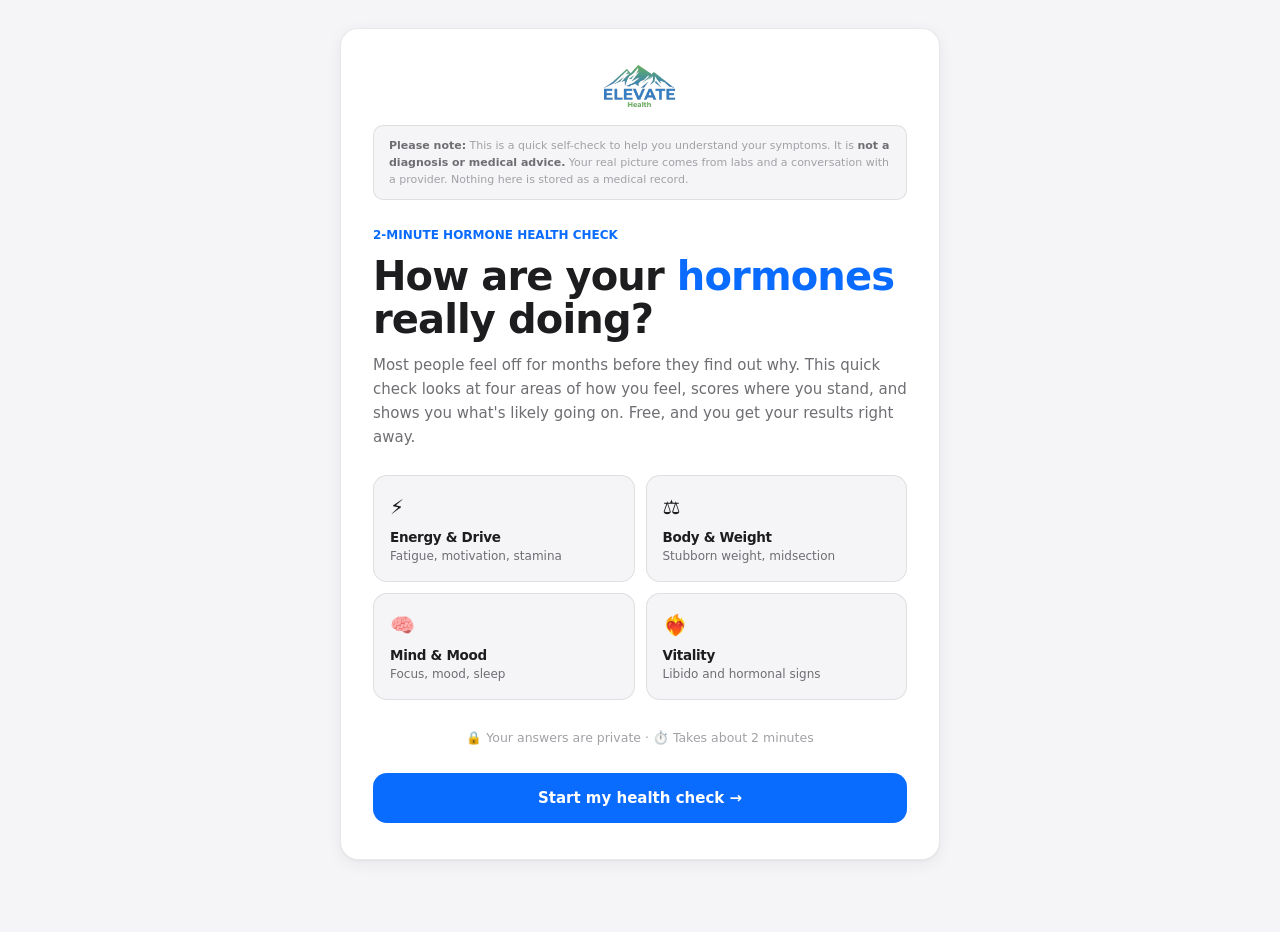
==== elevate_hormone_health_check.html @ 3815616d "Add files via upload" ====
<!DOCTYPE html>
<html lang="en">
<head>
<meta charset="UTF-8">
<meta name="viewport" content="width=device-width, initial-scale=1.0">
<title>Hormone Health Check | Elevate Health & Hormones</title>
<style>
:root{
  --bg:#FFFFFF;--bg-2:#F5F5F7;--bg-3:#ECECEF;
  --ink:#1D1D1F;--ink-soft:#6E6E73;--ink-mute:#A1A1A6;
  --blue:#0A6CFF;--blue-2:#0858D6;--blue-3:#4E97FF;--blue-tint:#E8F0FF;
  --mint:#1FB87E;--mint-2:#138A5E;--mint-tint:#E2F5EC;
  --amber:#E8920A;--amber-tint:#FBF0DD;--red:#E5484D;--red-tint:#FBE9E9;
  --rule:rgba(0,0,0,0.09);--rule-soft:rgba(0,0,0,0.05);
  --shadow:0 1px 2px rgba(0,0,0,0.04),0 4px 16px rgba(0,0,0,0.06);
  --shadow-sm:0 1px 2px rgba(0,0,0,0.05);
  --r-sm:10px;--r-md:14px;--r-lg:18px;--r-pill:980px;
  --display:-apple-system,BlinkMacSystemFont,"SF Pro Display","Inter",ui-sans-serif,system-ui,sans-serif;
  --sans:-apple-system,BlinkMacSystemFont,"SF Pro Text","Inter",ui-sans-serif,system-ui,sans-serif;
  --mono:ui-monospace,"SF Mono","JetBrains Mono",monospace;
}
*,*::before,*::after{margin:0;padding:0;box-sizing:border-box}
html{font-size:16px;-webkit-font-smoothing:antialiased;text-rendering:optimizeLegibility}
body{font-family:var(--sans);background:var(--bg-2);color:var(--ink);line-height:1.55;min-height:100vh}
h1,h2,h3,h4{font-family:var(--display);font-weight:600;letter-spacing:-0.022em;line-height:1.08}
a{color:inherit;text-decoration:none}
button{font-family:inherit;cursor:pointer}

.wrap{max-width:640px;margin:0 auto;padding:28px 20px 72px}
.card-shell{background:var(--bg);border:1px solid var(--rule);border-radius:var(--r-lg);box-shadow:var(--shadow);padding:36px 32px}
@media(max-width:560px){.card-shell{padding:26px 20px}.wrap{padding:18px 14px 56px}}

/* logo */
.brandbar{display:flex;align-items:center;justify-content:center;margin-bottom:18px}
.brandbar img{height:42px;width:auto}

/* disclaimer */
.disclaimer{background:var(--bg-2);border:1px solid var(--rule);border-radius:var(--r-sm);padding:11px 15px;margin-bottom:26px}
.disclaimer p{font-size:11px;color:var(--ink-mute);line-height:1.55}
.disclaimer strong{color:var(--ink-soft)}

/* screens */
.screen{display:none;animation:fade .4s ease}
.screen.active{display:block}
@keyframes fade{from{opacity:0;transform:translateY(10px)}to{opacity:1;transform:translateY(0)}}

.eyebrow{font-size:12px;font-weight:600;color:var(--blue);margin-bottom:10px}
h1{font-size:clamp(28px,5vw,40px);margin-bottom:12px}
h2{font-size:clamp(22px,3.4vw,30px);margin-bottom:8px}
.sub{font-size:15px;color:var(--ink-soft);line-height:1.6;margin-bottom:26px}

/* progress */
.prog-wrap{margin-bottom:26px}
.prog-top{display:flex;justify-content:space-between;align-items:center;margin-bottom:8px}
.prog-label{font-size:13px;font-weight:600;color:var(--ink)}
.prog-count{font-size:12px;color:var(--ink-mute);font-family:var(--mono)}
.prog-bar{height:5px;background:var(--bg-3);border-radius:3px;overflow:hidden}
.prog-fill{height:100%;background:var(--blue);border-radius:3px;transition:width .4s cubic-bezier(.2,.7,0,1)}

/* domain tag on question */
.qtag{display:inline-flex;align-items:center;gap:7px;font-size:11px;font-weight:600;color:var(--ink-soft);background:var(--bg-2);border:1px solid var(--rule);padding:5px 11px;border-radius:var(--r-pill);margin-bottom:14px}
.qtag .ic{font-size:13px}
.qtext{font-size:19px;font-weight:600;font-family:var(--display);letter-spacing:-0.018em;line-height:1.3;margin-bottom:20px;color:var(--ink)}

/* options */
.option{background:var(--bg);border:1.5px solid var(--rule);border-radius:var(--r-md);padding:15px 17px;cursor:pointer;transition:all .16s;display:flex;align-items:center;gap:13px;margin-bottom:9px}
.option:hover{border-color:var(--blue-3);background:var(--blue-tint)}
.option.selected{border-color:var(--blue);background:var(--blue-tint)}
.option .dot{width:20px;height:20px;min-width:20px;border-radius:50%;border:2px solid var(--ink-mute);transition:all .16s;display:flex;align-items:center;justify-content:center}
.option.selected .dot{border-color:var(--blue);background:var(--blue)}
.option .dot::after{content:'';width:8px;height:8px;border-radius:50%;background:#fff;opacity:0;transition:opacity .16s}
.option.selected .dot::after{opacity:1}
.option span{font-size:14.5px;color:var(--ink-soft);transition:color .16s}
.option.selected span{color:var(--ink);font-weight:500}

/* fork (sex) big cards */
.fork-grid{display:grid;grid-template-columns:1fr 1fr;gap:12px;margin-bottom:8px}
.fork-card{background:var(--bg);border:1.5px solid var(--rule);border-radius:var(--r-md);padding:26px 18px;text-align:center;cursor:pointer;transition:all .16s}
.fork-card:hover{border-color:var(--blue-3);background:var(--blue-tint);transform:translateY(-2px)}
.fork-card .fic{font-size:34px;margin-bottom:10px}
.fork-card .fname{font-size:16px;font-weight:600;font-family:var(--display);color:var(--ink)}
@media(max-width:440px){.fork-grid{grid-template-columns:1fr}}

/* nav */
.nav-row{display:flex;gap:11px;margin-top:26px}
.btn-back{background:var(--bg);border:1px solid var(--rule);border-radius:var(--r-md);padding:13px 24px;color:var(--ink-soft);font-size:14px;font-weight:500;transition:all .16s}
.btn-back:hover{border-color:var(--ink-mute);color:var(--ink)}
.btn-next{background:var(--blue);border:none;border-radius:var(--r-md);padding:13px 34px;color:#fff;font-size:14px;font-weight:600;transition:all .16s;flex:1}
.btn-next:hover{background:var(--blue-2)}
.btn-next:disabled{background:var(--bg-3);color:var(--ink-mute);cursor:not-allowed}
.btn-cta{background:var(--blue);border:none;border-radius:var(--r-md);padding:16px 36px;color:#fff;font-size:15px;font-weight:600;transition:all .16s;display:inline-flex;align-items:center;justify-content:center;gap:8px;width:100%}
.btn-cta:hover{background:var(--blue-2);transform:translateY(-1px)}

/* intro feature rows */
.feat-grid{display:grid;grid-template-columns:1fr 1fr;gap:11px;margin-bottom:28px}
.feat{background:var(--bg-2);border:1px solid var(--rule);border-radius:var(--r-md);padding:16px 16px}
.feat .ic{font-size:20px;margin-bottom:7px}
.feat h3{font-size:13.5px;font-weight:600;font-family:var(--display);color:var(--ink);margin-bottom:3px}
.feat p{font-size:12px;color:var(--ink-soft);line-height:1.45}
.feat.full{grid-column:1/-1}
@media(max-width:480px){.feat-grid{grid-template-columns:1fr}}
.meta-line{font-size:12.5px;color:var(--ink-mute);display:flex;align-items:center;gap:7px;margin-bottom:26px;justify-content:center}

/* email gate */
.gate{text-align:center}
.blur-score{font-family:var(--mono);font-size:64px;font-weight:700;color:var(--blue);filter:blur(11px);margin:14px 0 6px;user-select:none}
.gate .sub{max-width:430px;margin-left:auto;margin-right:auto}
.input-group{display:flex;flex-direction:column;gap:10px;max-width:380px;margin:22px auto 14px}
.input-group input{background:var(--bg);border:1.5px solid var(--rule);border-radius:var(--r-md);padding:14px 16px;color:var(--ink);font-family:var(--sans);font-size:15px;outline:none;transition:border-color .16s;width:100%}
.input-group input:focus{border-color:var(--blue)}
.input-group input::placeholder{color:var(--ink-mute)}
.gate-fine{font-size:11px;color:var(--ink-mute);margin-top:6px;line-height:1.5}

/* results */
.ring-wrap{display:flex;justify-content:center;margin:8px 0 4px}
.ring{position:relative;width:188px;height:188px}
.ring svg{transform:rotate(-90deg)}
.ring .bg-ring{fill:none;stroke:var(--bg-3);stroke-width:11}
.ring .fg-ring{fill:none;stroke:var(--blue);stroke-width:11;stroke-linecap:round;transition:stroke-dashoffset 1.4s cubic-bezier(.2,.7,0,1)}
.ring-center{position:absolute;inset:0;display:flex;flex-direction:column;align-items:center;justify-content:center}
.ring-num{font-family:var(--mono);font-size:48px;font-weight:700;color:var(--ink)}
.ring-of{font-size:12px;color:var(--ink-mute);font-family:var(--mono);margin-top:-2px}

.tier-badge{display:inline-flex;align-items:center;gap:8px;padding:8px 18px;border-radius:var(--r-pill);font-size:13px;font-weight:700;letter-spacing:.3px;margin:14px 0 6px}
.tier-strong{background:var(--mint-tint);color:var(--mint-2)}
.tier-slipping{background:var(--blue-tint);color:var(--blue-2)}
.tier-low{background:var(--amber-tint);color:var(--amber)}
.tier-empty{background:var(--red-tint);color:var(--red)}

.headline-card{background:var(--bg-2);border:1px solid var(--rule);border-radius:var(--r-md);padding:20px 22px;margin:22px 0;text-align:left}
.headline-card .hl-label{font-size:11px;font-weight:600;color:var(--blue);margin-bottom:7px}
.headline-card h3{font-size:18px;font-weight:600;font-family:var(--display);color:var(--ink);margin-bottom:8px;line-height:1.25}
.headline-card p{font-size:13.5px;color:var(--ink-soft);line-height:1.6}

/* domain bars */
.bars-sec{margin:26px 0}
.bars-title{font-size:13px;font-weight:600;color:var(--ink);margin-bottom:16px;display:flex;align-items:center;gap:8px}
.bar-row{margin-bottom:15px}
.bar-top{display:flex;align-items:center;justify-content:space-between;margin-bottom:6px}
.bar-name{font-size:13px;font-weight:500;color:var(--ink);display:flex;align-items:center;gap:7px}
.bar-name .ic{font-size:14px}
.bar-pct{font-family:var(--mono);font-size:13px;font-weight:700}
.focus-tag{font-size:9px;font-weight:700;color:var(--amber);background:var(--amber-tint);padding:3px 8px;border-radius:var(--r-pill);letter-spacing:.4px;margin-left:8px}
.bar-track{height:8px;background:var(--bg-3);border-radius:4px;overflow:hidden}
.bar-fill{height:100%;border-radius:4px;transition:width 1s cubic-bezier(.2,.7,0,1) .25s}

/* CTA box */
.cta-box{background:var(--blue);border-radius:var(--r-lg);padding:26px 26px;margin:28px 0 8px;text-align:center}
.cta-box h3{font-size:19px;font-weight:600;color:#fff;margin-bottom:8px;font-family:var(--display)}
.cta-box p{font-size:13.5px;color:rgba(255,255,255,.9);line-height:1.6;margin-bottom:18px}
.cta-box .btn-cta{background:#fff;color:var(--blue)}
.cta-box .btn-cta:hover{background:#f0f5ff}
.cta-fine{font-size:11.5px;color:rgba(255,255,255,.78);margin-top:13px}

.divider{border:none;border-top:1px solid var(--rule);margin:30px 0}
.final-disc{background:var(--bg-2);border:1px solid var(--rule);border-radius:var(--r-sm);padding:15px 18px;margin-top:30px}
.final-disc p{font-size:10.5px;color:var(--ink-mute);line-height:1.7}
.final-disc strong{color:var(--ink-soft)}
.confirm-mail{font-size:12.5px;color:var(--mint-2);background:var(--mint-tint);border-radius:var(--r-sm);padding:11px 15px;margin-top:18px;text-align:center;font-weight:500}
</style>
</head>
<body>
<div class="wrap">
<div class="card-shell">

  <div class="brandbar"><img src="[data-uri]" alt="Elevate Health & Hormones"></div>
  <div class="disclaimer"><p><strong>Please note:</strong> This is a quick self-check to help you understand your symptoms. It is <strong>not a diagnosis or medical advice.</strong> Your real picture comes from labs and a conversation with a provider. Nothing here is stored as a medical record.</p></div>

  <!-- SCREEN: INTRO -->
  <div class="screen active" id="s-intro">
    <div class="eyebrow">2-MINUTE HORMONE HEALTH CHECK</div>
    <h1>How are your <span style="color:var(--blue)">hormones</span> really doing?</h1>
    <p class="sub">Most people feel off for months before they find out why. This quick check looks at four areas of how you feel, scores where you stand, and shows you what's likely going on. Free, and you get your results right away.</p>
    <div class="feat-grid">
      <div class="feat"><div class="ic">⚡</div><h3>Energy &amp; Drive</h3><p>Fatigue, motivation, stamina</p></div>
      <div class="feat"><div class="ic">⚖️</div><h3>Body &amp; Weight</h3><p>Stubborn weight, midsection</p></div>
      <div class="feat"><div class="ic">🧠</div><h3>Mind &amp; Mood</h3><p>Focus, mood, sleep</p></div>
      <div class="feat"><div class="ic">❤️‍🔥</div><h3>Vitality</h3><p>Libido and hormonal signs</p></div>
    </div>
    <div class="meta-line">🔒 Your answers are private · ⏱️ Takes about 2 minutes</div>
    <button class="btn-cta" onclick="startQuiz()">Start my health check →</button>
  </div>

  <!-- SCREEN: QUESTIONS -->
  <div class="screen" id="s-quiz">
    <div class="prog-wrap">
      <div class="prog-top"><span class="prog-label" id="q-domain">—</span><span class="prog-count" id="q-count">1 / 9</span></div>
      <div class="prog-bar"><div class="prog-fill" id="q-fill" style="width:0%"></div></div>
    </div>
    <div id="q-body"></div>
    <div class="nav-row">
      <button class="btn-back" id="q-back" onclick="prevQ()">Back</button>
      <button class="btn-next" id="q-next" onclick="nextQ()" disabled>Continue</button>
    </div>
  </div>

  <!-- SCREEN: EMAIL GATE -->
  <div class="screen" id="s-gate">
    <div class="gate">
      <h2>Your results are ready</h2>
      <div class="blur-score" id="blur-score">72</div>
      <p class="sub">Enter your name and email to see your full score, your four-area breakdown, and what's likely driving how you feel. We'll send you a copy too.</p>
      <div class="input-group">
        <input type="text" id="g-name" placeholder="First name" autocomplete="given-name">
        <input type="email" id="g-email" placeholder="Email address" autocomplete="email">
      </div>
      <button class="btn-cta" onclick="submitGate()">Show my results →</button>
      <p class="gate-fine">🔒 We'll never share your info. No spam — just your results and how we can help.</p>
    </div>
  </div>

  <!-- SCREEN: RESULTS -->
  <div class="screen" id="s-results">
    <div style="text-align:center">
      <div class="eyebrow" id="r-greet">YOUR HORMONE HEALTH CHECK</div>
      <div class="ring-wrap"><div class="ring">
        <svg width="188" height="188" viewBox="0 0 188 188">
          <circle class="bg-ring" cx="94" cy="94" r="82"></circle>
          <circle class="fg-ring" id="r-ring" cx="94" cy="94" r="82"></circle>
        </svg>
        <div class="ring-center"><div class="ring-num" id="r-num">0</div><div class="ring-of">out of 100</div></div>
      </div></div>
      <div class="tier-badge" id="r-tier">—</div>
    </div>

    <div class="headline-card">
      <div class="hl-label" id="r-hl-label">WHAT YOUR ANSWERS POINT TO</div>
      <h3 id="r-hl-title">—</h3>
      <p id="r-hl-body">—</p>
    </div>

    <div class="bars-sec">
      <div class="bars-title">📊 Your four-area breakdown</div>
      <div id="r-bars"></div>
    </div>

    <div class="cta-box">
      <h3 id="r-cta-title">Find out what's really going on</h3>
      <p id="r-cta-body">Your free call is the next step. A few minutes with our team — we'll look at your check together, point out what's likely driving how you feel, and walk you through how we'd help. Starts with labs, no pressure.</p>
      <button class="btn-cta" onclick="bookCall()">Book my free call →</button>
      <p class="cta-fine">5–15 minutes · No cost · No commitment</p>
    </div>

    <div class="confirm-mail" id="r-mail-confirm" style="display:none">✓ A copy of your results is on its way to your inbox.</div>

    <div class="final-disc"><p><strong>Disclaimer:</strong> This self-check is for educational purposes only and is not medical advice, diagnosis, or treatment. Results are based only on your answers and do not reflect your actual hormone levels, which require lab testing. No information here should be used to start, stop, or change any treatment. Always consult a qualified healthcare provider. Elevate Health &amp; Hormones does not store this self-check as part of your medical record.</p></div>
  </div>

</div>
</div>

<script>
/* ============================================================
   ELEVATE HORMONE HEALTH CHECK — assessment engine
   Architecture cloned from TOH OH-Score; reskinned + rescoped.
   Output: light, non-diagnostic. CTA = book the free call.
   NO PHI stored. NO clinical recommendations. NO compounds.
   ============================================================ */

/* ---- DOMAINS (the 4 public buckets) ---- */
const DOMAINS = {
  energy: {name:'Energy & Drive', ic:'⚡', color:'#0A6CFF'},
  body:   {name:'Body & Weight',  ic:'⚖️', color:'#0858D6'},
  mind:   {name:'Mind & Mood',    ic:'🧠', color:'#4E97FF'},
  vital:  {name:'Vitality',       ic:'❤️‍🔥', color:'#1FB87E'}
};
const DOMAIN_ORDER = ['energy','body','mind','vital'];

/* ---- QUESTIONS ----
   Each scored 0..3 where 3 = best/optimized, 0 = most depleted.
   Q1 = sex fork (not scored). Q2 = goal (not scored, sets goal tag).
   Then 2 questions per domain, sex-branched wording where it matters.
   'common' questions apply to both; 'male'/'female' override. */
const FORK = {pillar:'fork'};
const GOAL = {pillar:'goal'};

/* symptom questions: best answer (score 3) first-or-last consistent; we store score per option */
function Q(domain, text, opts){ return {domain, text, options:opts}; }
// opts: [{label, score}]

const COMMON = {
  energy:[
    Q('energy',"How often do you feel tired, even after a full night's sleep?",[
      {label:'Almost every day — I never feel rested',score:0},
      {label:'Several days a week',score:1},
      {label:'Once in a while',score:2},
      {label:'Rarely — I wake up rested',score:3}]),
    Q('energy',"How would you rate your get-up-and-go — your drive and motivation lately?",[
      {label:'Gone — I push through on empty',score:0},
      {label:'Lower than it used to be',score:1},
      {label:'Pretty good most days',score:2},
      {label:'Strong — I feel driven',score:3}]),
  ],
  body:[
    Q('body',"How hard is it to manage your weight, especially around your midsection?",[
      {label:"Very hard — it won't budge no matter what",score:0},
      {label:'Harder than it should be',score:1},
      {label:'A little, but manageable',score:2},
      {label:'Not an issue for me',score:3}]),
    Q('body',"Compared to a few years ago, how is your strength and body composition?",[
      {label:'Noticeably softer / weaker',score:0},
      {label:'Slipping a bit',score:1},
      {label:'About the same',score:2},
      {label:'As good or better',score:3}]),
  ],
  mind:[
    Q('mind',"How often do you deal with brain fog or trouble focusing?",[
      {label:'Constantly — I lose my train of thought',score:0},
      {label:'Often',score:1},
      {label:'Now and then',score:2},
      {label:'Rarely — I feel sharp',score:3}]),
    Q('mind',"How's your mood and sleep been — irritability, low mood, restless nights?",[
      {label:'Rough on both',score:0},
      {label:'Up and down',score:1},
      {label:'Mostly steady',score:2},
      {label:'Good — even and rested',score:3}]),
  ],
};
/* vitality is sex-branched */
const VITAL = {
  male:[
    Q('vital',"How is your sex drive / libido these days?",[
      {label:'Very low or gone',score:0},
      {label:'Lower than it used to be',score:1},
      {label:'Decent',score:2},
      {label:'Strong',score:3}]),
    Q('vital',"Any signs you'd tie to lower testosterone — low drive, performance, recovery?",[
      {label:'Several, and they bother me',score:0},
      {label:'One or two',score:1},
      {label:'Maybe slightly',score:2},
      {label:'None really',score:3}]),
  ],
  female:[
    Q('vital',"How is your libido and overall sense of feeling like yourself?",[
      {label:'Very low — I don\'t feel like me',score:0},
      {label:'Lower than it used to be',score:1},
      {label:'Mostly okay',score:2},
      {label:'Good',score:3}]),
    Q('vital',"Any hormonal signs bothering you — cycle changes, hot flashes, night sweats, PMS swings?",[
      {label:'Several, and they\'re disruptive',score:0},
      {label:'A few',score:1},
      {label:'Mild ones',score:2},
      {label:'None really',score:3}]),
  ]
};

/* ---- STATE ---- */
let sex=null, goal=null, answers=[], questions=[], current=0, leadData={};

function buildQuestions(){
  // order: energy(2), body(2), mind(2), vital(2) -> 8 scored
  questions = [
    ...COMMON.energy, ...COMMON.body, ...COMMON.mind, ...VITAL[sex]
  ];
  answers = new Array(questions.length).fill(null);
}

/* ---- SCREEN HELPERS ---- */
function show(id){document.querySelectorAll('.screen').forEach(s=>s.classList.remove('active'));document.getElementById(id).classList.add('active');window.scrollTo({top:0,behavior:'smooth'});}

/* ---- INTRO -> FORK ---- */
function startQuiz(){ renderFork(); show('s-quiz'); }

function renderFork(){
  document.getElementById('q-domain').textContent='About you';
  document.getElementById('q-count').textContent='1 / 9';
  document.getElementById('q-fill').style.width=(1/9*100)+'%';
  document.getElementById('q-back').style.visibility='visible';
  document.getElementById('q-next').style.display='none';
  const b=document.getElementById('q-body');
  b.innerHTML=`<div class="qtag"><span class="ic">👤</span> First, who's taking this?</div>
    <div class="qtext">This helps us ask the right questions.</div>
    <div class="fork-grid">
      <div class="fork-card" onclick="pickSex('male')"><div class="fic">♂</div><div class="fname">Man</div></div>
      <div class="fork-card" onclick="pickSex('female')"><div class="fic">♀</div><div class="fname">Woman</div></div>
    </div>`;
  document.getElementById('q-back').onclick=()=>show('s-intro');
}
function pickSex(s){ sex=s; buildQuestions(); renderGoal(); }

/* ---- GOAL (q2) ---- */
const GOALS=[
  {key:'energy',label:'Feel more energy / like myself again'},
  {key:'weight',label:'Lose weight that won\'t come off'},
  {key:'build', label:'Build muscle / recover / perform'},
  {key:'libido',label:'Improve libido / drive'},
  {key:'off',   label:'I just feel off and want answers'},
];
function renderGoal(){
  current='goal';
  document.getElementById('q-domain').textContent='Your goal';
  document.getElementById('q-count').textContent='2 / 9';
  document.getElementById('q-fill').style.width=(2/9*100)+'%';
  document.getElementById('q-next').style.display='block';
  document.getElementById('q-next').disabled = goal===null;
  const b=document.getElementById('q-body');
  b.innerHTML=`<div class="qtag"><span class="ic">🎯</span> What brought you here?</div>
    <div class="qtext">What's the main thing you'd want to fix?</div>
    <div id="goal-opts"></div>`;
  const c=document.getElementById('goal-opts');
  GOALS.forEach(g=>{
    const d=document.createElement('div');
    d.className='option'+(goal===g.key?' selected':'');
    d.innerHTML=`<div class="dot"></div><span>${g.label}</span>`;
    d.onclick=()=>{goal=g.key;renderGoal();};
    c.appendChild(d);
  });
  document.getElementById('q-back').onclick=()=>renderFork();
  document.getElementById('q-next').onclick=()=>{ current=0; renderQ(); };
}

/* ---- SCORED QUESTIONS ---- */
function renderQ(){
  const q=questions[current];
  const dom=DOMAINS[q.domain];
  const stepNum = current+3; // 1 fork, 2 goal, then questions
  document.getElementById('q-domain').textContent=dom.name;
  document.getElementById('q-count').textContent=stepNum+' / 9';
  document.getElementById('q-fill').style.width=(stepNum/9*100)+'%';
  document.getElementById('q-next').style.display='block';
  document.getElementById('q-next').textContent = current===questions.length-1?'See my results':'Continue';
  document.getElementById('q-next').disabled = answers[current]===null;
  const b=document.getElementById('q-body');
  b.innerHTML=`<div class="qtag"><span class="ic">${dom.ic}</span> ${dom.name}</div>
    <div class="qtext">${q.text}</div><div id="opts"></div>`;
  const c=document.getElementById('opts');
  q.options.forEach((o,i)=>{
    const d=document.createElement('div');
    d.className='option'+(answers[current]===i?' selected':'');
    d.innerHTML=`<div class="dot"></div><span>${o.label}</span>`;
    d.onclick=()=>{answers[current]=i;renderQ();};
    c.appendChild(d);
  });
  document.getElementById('q-back').onclick=prevQ;
  document.getElementById('q-next').onclick=nextQ;
}
function nextQ(){
  if(current==='goal'){ if(goal===null)return; current=0; renderQ(); return; }
  if(answers[current]===null)return;
  if(current<questions.length-1){current++;renderQ();}
  else{ document.getElementById('blur-score').textContent=calcScore(); show('s-gate'); }
}
function prevQ(){
  if(current==='goal'){ renderFork(); return; }
  if(current===0){ renderGoal(); }
  else{ current--; renderQ(); }
}

/* ---- SCORING ---- */
function calcScore(){
  let t=0,m=questions.length*3;
  answers.forEach((a,i)=>{ if(a!==null)t+=questions[i].options[a].score; });
  return Math.round((t/m)*100);
}
function calcDomains(){
  const acc={}; DOMAIN_ORDER.forEach(d=>acc[d]={t:0,max:0});
  questions.forEach((q,i)=>{ acc[q.domain].max+=3; if(answers[i]!==null)acc[q.domain].t+=q.options[answers[i]].score; });
  const pct={}; for(const d in acc)pct[d]=Math.round((acc[d].t/acc[d].max)*100);
  return pct;
}
function weakestDomain(pct){
  // lower pct = more symptomatic = the focus area
  let lowest=null,lv=999;
  DOMAIN_ORDER.forEach(d=>{ if(pct[d]<lv){lv=pct[d];lowest=d;} });
  return lowest;
}
function getTier(score){
  if(score>=75)return{name:'Optimized',css:'tier-strong'};
  if(score>=55)return{name:'Slipping',css:'tier-slipping'};
  if(score>=35)return{name:'Running Low',css:'tier-low'};
  return{name:'Running On Empty',css:'tier-empty'};
}

/* ---- lead_pain branch (matches A1 copy swap) ---- */
function getLeadPain(){
  // weight goal OR body weakest -> weight-glp1; else sex-based hormone branch
  const pct=calcDomains(); const weak=weakestDomain(pct);
  if(goal==='weight' || weak==='body') return 'weight-glp1';
  return sex==='male' ? 'mens-hormone' : 'womens-hormone';
}

/* ---- light, non-diagnostic headline copy (WHAT/WHY only, no HOW) ---- */
function headline(weak, score){
  const map={
    energy:{t:"A low-energy pattern",
      b:"Your answers point most to energy and drive. That's the kind of pattern we often see when hormones and thyroid drift together — and it's also the kind that gets brushed off as 'just stress' or 'getting older.' It's worth a real look."},
    body:{t:"A metabolic / weight pattern",
      b:"Your answers point most to body and weight — the stubborn-midsection, won't-budge kind. This is often less about willpower and more about what's happening with your hormones and metabolism underneath. That's checkable."},
    mind:{t:"A mood, focus & sleep pattern",
      b:"Your answers point most to mind and mood — the fog, the focus, the restless nights. These are some of the first things to shift when hormones are off, and some of the first to improve when they're handled."},
    vital:{t:"A vitality / hormone-symptom pattern",
      b:"Your answers point most to vitality — libido and the hormonal signs that come with it. These are classic signals that something's shifted, and they're very readable once we look at the full picture."},
  };
  return map[weak];
}
function ctaTitle(weak){
  return {energy:"Let's find out why you're running low",
          body:"Let's find out what's behind the weight",
          mind:"Let's clear the fog",
          vital:"Let's get you feeling like yourself"}[weak];
}

/* ---- EMAIL GATE -> webhook -> results ---- */
function submitGate(){
  const name=document.getElementById('g-name').value.trim();
  const email=document.getElementById('g-email').value.trim();
  if(!name||!email||!email.includes('@')){alert('Please enter your first name and a valid email.');return;}
  leadData={name,email};

  const score=calcScore();
  const pct=calcDomains();
  const weak=weakestDomain(pct);
  const tier=getTier(score);
  const lead_pain=getLeadPain();

  /* 🔌 EVERETT — CONNECT GHL INBOUND WEBHOOK HERE.
     Fires the lead into Pipeline A with source:quiz set, so the A1
     nurture + branch-swap copy keys off lead_pain. NO PHI in payload.
     ----------------------------------------------------------------
     fetch('YOUR_GHL_INBOUND_WEBHOOK_URL', {
       method:'POST',
       headers:{'Content-Type':'application/json'},
       body: JSON.stringify({
         first_name: name,
         email: email,
         source: 'quiz',
         sex: sex,                 // male | female
         goal: goal,               // energy|weight|build|libido|off
         score: score,             // 0-100
         tier: tier.name,
         dominant_domain: weak,    // energy|body|mind|vital
         lead_pain: lead_pain      // mens-hormone | womens-hormone | weight-glp1
       })
     }).catch(()=>{});
     GHL email-1 ("Your quiz results + your next step") delivers the
     emailed copy of results — do NOT send from the page.
  */

  showResults(score,pct,weak,tier);
}

function showResults(score,pct,weak,tier){
  show('s-results');
  document.getElementById('r-greet').textContent = leadData.name ? `${leadData.name.toUpperCase()}, HERE'S YOUR CHECK` : 'YOUR HORMONE HEALTH CHECK';

  // ring
  const r=82, circ=2*Math.PI*r;
  const ring=document.getElementById('r-ring');
  ring.style.strokeDasharray=circ;
  ring.style.strokeDashoffset=circ;
  // tier color the ring
  const tierColor={'tier-strong':'#1FB87E','tier-slipping':'#0A6CFF','tier-low':'#E8920A','tier-empty':'#E5484D'}[tier.css];
  ring.style.stroke=tierColor;
  setTimeout(()=>{ ring.style.strokeDashoffset=circ*(1-score/100); },120);
  // count up
  const numEl=document.getElementById('r-num'); let n=0;
  const iv=setInterval(()=>{ n+=Math.max(1,Math.ceil(score/40)); if(n>=score){n=score;clearInterval(iv);} numEl.textContent=n; },28);

  const tb=document.getElementById('r-tier'); tb.textContent=tier.name; tb.className='tier-badge '+tier.css;

  const hl=headline(weak,score);
  document.getElementById('r-hl-title').textContent=hl.t;
  document.getElementById('r-hl-body').textContent=hl.b;

  // bars
  const bc=document.getElementById('r-bars'); bc.innerHTML='';
  DOMAIN_ORDER.forEach(d=>{
    const dom=DOMAINS[d]; const v=pct[d]; const isFocus=(d===weak);
    const barColor = v>=70?'#1FB87E':v>=45?'#0A6CFF':v>=30?'#E8920A':'#E5484D';
    const row=document.createElement('div'); row.className='bar-row';
    row.innerHTML=`<div class="bar-top">
        <div class="bar-name"><span class="ic">${dom.ic}</span>${dom.name}${isFocus?'<span class="focus-tag">FOCUS AREA</span>':''}</div>
        <div class="bar-pct" style="color:${barColor}">${v}</div>
      </div>
      <div class="bar-track"><div class="bar-fill" style="width:0%;background:${barColor}"></div></div>`;
    bc.appendChild(row);
    setTimeout(()=>{ row.querySelector('.bar-fill').style.width=v+'%'; },180);
  });

  document.getElementById('r-cta-title').textContent=ctaTitle(weak);
  document.getElementById('r-mail-confirm').style.display='block';
}

function bookCall(){
  /* 🔌 EVERETT — point this at the GHL calendar booking link ({{consult_link}}). */
  const CONSULT_URL='#REPLACE_WITH_GHL_CALENDAR_LINK';
  window.location.href=CONSULT_URL;
}
</script>
</body>
</html>
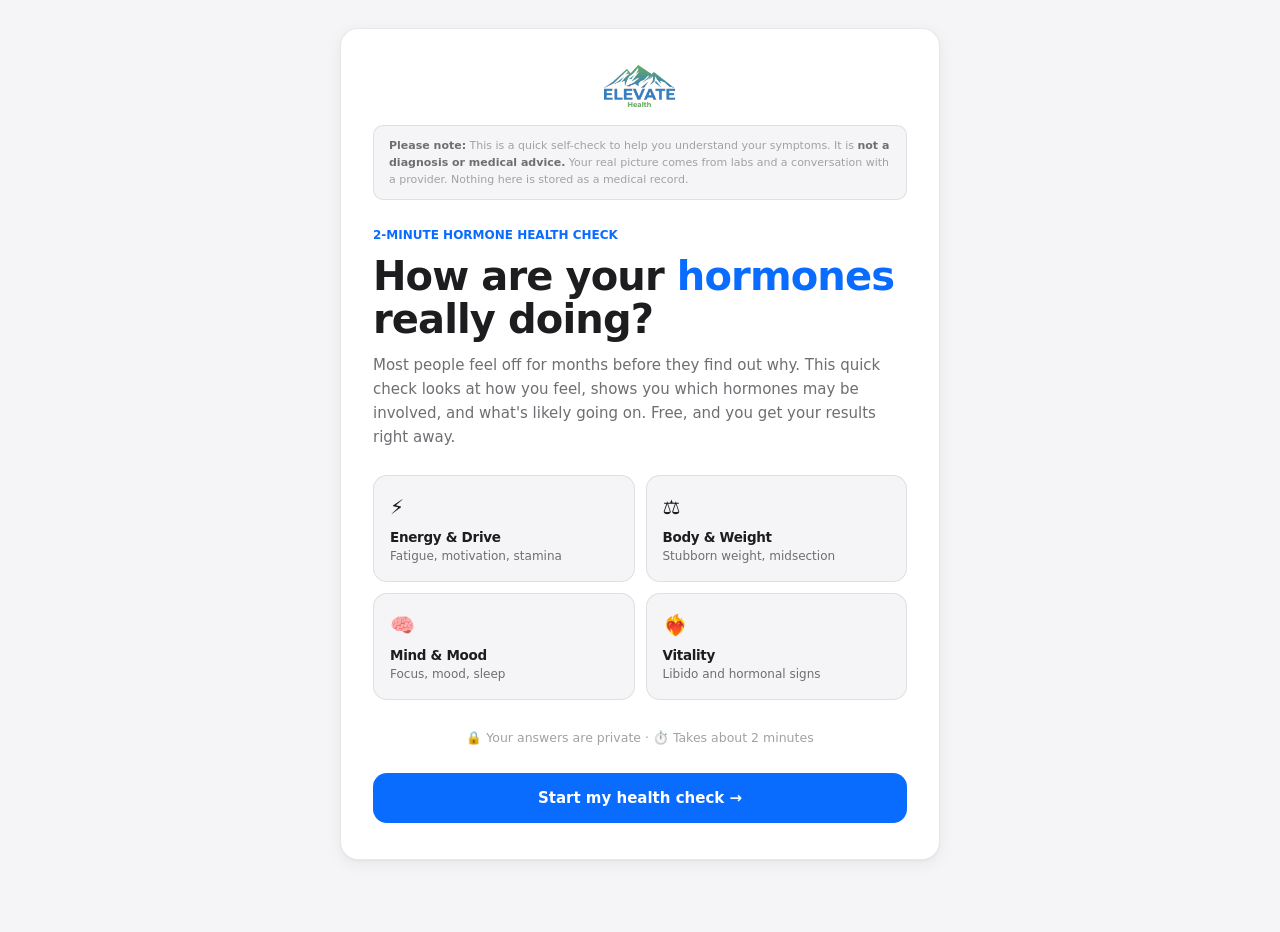
==== commit 03f3b8c0: "Add files via upload" ====
--- a/elevate_hormone_health_check.html
+++ b/elevate_hormone_health_check.html
@@ -13,7 +13,6 @@
   --amber:#E8920A;--amber-tint:#FBF0DD;--red:#E5484D;--red-tint:#FBE9E9;
   --rule:rgba(0,0,0,0.09);--rule-soft:rgba(0,0,0,0.05);
   --shadow:0 1px 2px rgba(0,0,0,0.04),0 4px 16px rgba(0,0,0,0.06);
-  --shadow-sm:0 1px 2px rgba(0,0,0,0.05);
   --r-sm:10px;--r-md:14px;--r-lg:18px;--r-pill:980px;
   --display:-apple-system,BlinkMacSystemFont,"SF Pro Display","Inter",ui-sans-serif,system-ui,sans-serif;
   --sans:-apple-system,BlinkMacSystemFont,"SF Pro Text","Inter",ui-sans-serif,system-ui,sans-serif;
@@ -25,44 +24,31 @@
 h1,h2,h3,h4{font-family:var(--display);font-weight:600;letter-spacing:-0.022em;line-height:1.08}
 a{color:inherit;text-decoration:none}
 button{font-family:inherit;cursor:pointer}
-
 .wrap{max-width:640px;margin:0 auto;padding:28px 20px 72px}
 .card-shell{background:var(--bg);border:1px solid var(--rule);border-radius:var(--r-lg);box-shadow:var(--shadow);padding:36px 32px}
 @media(max-width:560px){.card-shell{padding:26px 20px}.wrap{padding:18px 14px 56px}}
-
-/* logo */
 .brandbar{display:flex;align-items:center;justify-content:center;margin-bottom:18px}
 .brandbar img{height:42px;width:auto}
-
-/* disclaimer */
 .disclaimer{background:var(--bg-2);border:1px solid var(--rule);border-radius:var(--r-sm);padding:11px 15px;margin-bottom:26px}
 .disclaimer p{font-size:11px;color:var(--ink-mute);line-height:1.55}
 .disclaimer strong{color:var(--ink-soft)}
-
-/* screens */
 .screen{display:none;animation:fade .4s ease}
 .screen.active{display:block}
 @keyframes fade{from{opacity:0;transform:translateY(10px)}to{opacity:1;transform:translateY(0)}}
-
 .eyebrow{font-size:12px;font-weight:600;color:var(--blue);margin-bottom:10px}
 h1{font-size:clamp(28px,5vw,40px);margin-bottom:12px}
 h2{font-size:clamp(22px,3.4vw,30px);margin-bottom:8px}
 .sub{font-size:15px;color:var(--ink-soft);line-height:1.6;margin-bottom:26px}
-
-/* progress */
 .prog-wrap{margin-bottom:26px}
 .prog-top{display:flex;justify-content:space-between;align-items:center;margin-bottom:8px}
 .prog-label{font-size:13px;font-weight:600;color:var(--ink)}
 .prog-count{font-size:12px;color:var(--ink-mute);font-family:var(--mono)}
 .prog-bar{height:5px;background:var(--bg-3);border-radius:3px;overflow:hidden}
 .prog-fill{height:100%;background:var(--blue);border-radius:3px;transition:width .4s cubic-bezier(.2,.7,0,1)}
-
-/* domain tag on question */
 .qtag{display:inline-flex;align-items:center;gap:7px;font-size:11px;font-weight:600;color:var(--ink-soft);background:var(--bg-2);border:1px solid var(--rule);padding:5px 11px;border-radius:var(--r-pill);margin-bottom:14px}
 .qtag .ic{font-size:13px}
-.qtext{font-size:19px;font-weight:600;font-family:var(--display);letter-spacing:-0.018em;line-height:1.3;margin-bottom:20px;color:var(--ink)}
-
-/* options */
+.qtext{font-size:19px;font-weight:600;font-family:var(--display);letter-spacing:-0.018em;line-height:1.3;margin-bottom:8px;color:var(--ink)}
+.qhelp{font-size:13.5px;color:var(--ink-soft);margin-bottom:18px;line-height:1.5}
 .option{background:var(--bg);border:1.5px solid var(--rule);border-radius:var(--r-md);padding:15px 17px;cursor:pointer;transition:all .16s;display:flex;align-items:center;gap:13px;margin-bottom:9px}
 .option:hover{border-color:var(--blue-3);background:var(--blue-tint)}
 .option.selected{border-color:var(--blue);background:var(--blue-tint)}
@@ -72,16 +58,24 @@
 .option.selected .dot::after{opacity:1}
 .option span{font-size:14.5px;color:var(--ink-soft);transition:color .16s}
 .option.selected span{color:var(--ink);font-weight:500}
-
-/* fork (sex) big cards */
+/* checkbox variant for women's clusters */
+.check{background:var(--bg);border:1.5px solid var(--rule);border-radius:var(--r-sm);padding:12px 15px;cursor:pointer;transition:all .14s;display:flex;align-items:flex-start;gap:12px;margin-bottom:8px}
+.check:hover{border-color:var(--blue-3);background:var(--blue-tint)}
+.check.checked{border-color:var(--blue);background:var(--blue-tint)}
+.check .box{width:20px;height:20px;min-width:20px;border-radius:6px;border:2px solid var(--ink-mute);transition:all .14s;display:flex;align-items:center;justify-content:center;margin-top:1px}
+.check.checked .box{border-color:var(--blue);background:var(--blue)}
+.check .box svg{opacity:0;transition:opacity .14s}
+.check.checked .box svg{opacity:1}
+.check span{font-size:14px;color:var(--ink-soft);line-height:1.4;transition:color .14s}
+.check.checked span{color:var(--ink);font-weight:500}
+.none-row{margin-top:4px}
+.cluster-count{font-size:12px;color:var(--ink-mute);margin:2px 0 16px;font-family:var(--mono)}
 .fork-grid{display:grid;grid-template-columns:1fr 1fr;gap:12px;margin-bottom:8px}
 .fork-card{background:var(--bg);border:1.5px solid var(--rule);border-radius:var(--r-md);padding:26px 18px;text-align:center;cursor:pointer;transition:all .16s}
 .fork-card:hover{border-color:var(--blue-3);background:var(--blue-tint);transform:translateY(-2px)}
 .fork-card .fic{font-size:34px;margin-bottom:10px}
 .fork-card .fname{font-size:16px;font-weight:600;font-family:var(--display);color:var(--ink)}
 @media(max-width:440px){.fork-grid{grid-template-columns:1fr}}
-
-/* nav */
 .nav-row{display:flex;gap:11px;margin-top:26px}
 .btn-back{background:var(--bg);border:1px solid var(--rule);border-radius:var(--r-md);padding:13px 24px;color:var(--ink-soft);font-size:14px;font-weight:500;transition:all .16s}
 .btn-back:hover{border-color:var(--ink-mute);color:var(--ink)}
@@ -90,18 +84,13 @@
 .btn-next:disabled{background:var(--bg-3);color:var(--ink-mute);cursor:not-allowed}
 .btn-cta{background:var(--blue);border:none;border-radius:var(--r-md);padding:16px 36px;color:#fff;font-size:15px;font-weight:600;transition:all .16s;display:inline-flex;align-items:center;justify-content:center;gap:8px;width:100%}
 .btn-cta:hover{background:var(--blue-2);transform:translateY(-1px)}
-
-/* intro feature rows */
 .feat-grid{display:grid;grid-template-columns:1fr 1fr;gap:11px;margin-bottom:28px}
 .feat{background:var(--bg-2);border:1px solid var(--rule);border-radius:var(--r-md);padding:16px 16px}
 .feat .ic{font-size:20px;margin-bottom:7px}
 .feat h3{font-size:13.5px;font-weight:600;font-family:var(--display);color:var(--ink);margin-bottom:3px}
 .feat p{font-size:12px;color:var(--ink-soft);line-height:1.45}
-.feat.full{grid-column:1/-1}
 @media(max-width:480px){.feat-grid{grid-template-columns:1fr}}
 .meta-line{font-size:12.5px;color:var(--ink-mute);display:flex;align-items:center;gap:7px;margin-bottom:26px;justify-content:center}
-
-/* email gate */
 .gate{text-align:center}
 .blur-score{font-family:var(--mono);font-size:64px;font-weight:700;color:var(--blue);filter:blur(11px);margin:14px 0 6px;user-select:none}
 .gate .sub{max-width:430px;margin-left:auto;margin-right:auto}
@@ -110,8 +99,6 @@
 .input-group input:focus{border-color:var(--blue)}
 .input-group input::placeholder{color:var(--ink-mute)}
 .gate-fine{font-size:11px;color:var(--ink-mute);margin-top:6px;line-height:1.5}
-
-/* results */
 .ring-wrap{display:flex;justify-content:center;margin:8px 0 4px}
 .ring{position:relative;width:188px;height:188px}
 .ring svg{transform:rotate(-90deg)}
@@ -120,19 +107,15 @@
 .ring-center{position:absolute;inset:0;display:flex;flex-direction:column;align-items:center;justify-content:center}
 .ring-num{font-family:var(--mono);font-size:48px;font-weight:700;color:var(--ink)}
 .ring-of{font-size:12px;color:var(--ink-mute);font-family:var(--mono);margin-top:-2px}
-
 .tier-badge{display:inline-flex;align-items:center;gap:8px;padding:8px 18px;border-radius:var(--r-pill);font-size:13px;font-weight:700;letter-spacing:.3px;margin:14px 0 6px}
 .tier-strong{background:var(--mint-tint);color:var(--mint-2)}
 .tier-slipping{background:var(--blue-tint);color:var(--blue-2)}
 .tier-low{background:var(--amber-tint);color:var(--amber)}
 .tier-empty{background:var(--red-tint);color:var(--red)}
-
 .headline-card{background:var(--bg-2);border:1px solid var(--rule);border-radius:var(--r-md);padding:20px 22px;margin:22px 0;text-align:left}
 .headline-card .hl-label{font-size:11px;font-weight:600;color:var(--blue);margin-bottom:7px}
 .headline-card h3{font-size:18px;font-weight:600;font-family:var(--display);color:var(--ink);margin-bottom:8px;line-height:1.25}
 .headline-card p{font-size:13.5px;color:var(--ink-soft);line-height:1.6}
-
-/* domain bars */
 .bars-sec{margin:26px 0}
 .bars-title{font-size:13px;font-weight:600;color:var(--ink);margin-bottom:16px;display:flex;align-items:center;gap:8px}
 .bar-row{margin-bottom:15px}
@@ -143,16 +126,20 @@
 .focus-tag{font-size:9px;font-weight:700;color:var(--amber);background:var(--amber-tint);padding:3px 8px;border-radius:var(--r-pill);letter-spacing:.4px;margin-left:8px}
 .bar-track{height:8px;background:var(--bg-3);border-radius:4px;overflow:hidden}
 .bar-fill{height:100%;border-radius:4px;transition:width 1s cubic-bezier(.2,.7,0,1) .25s}
-
-/* CTA box */
+/* women's lit-up cluster list */
+.lit-sec{margin:26px 0}
+.lit-row{display:flex;align-items:center;justify-content:space-between;background:var(--bg-2);border:1px solid var(--rule);border-radius:var(--r-md);padding:13px 16px;margin-bottom:9px}
+.lit-row.hot{border-color:var(--amber);background:var(--amber-tint)}
+.lit-name{font-size:14px;font-weight:600;color:var(--ink)}
+.lit-meta{font-size:12px;color:var(--ink-soft);margin-top:2px}
+.lit-count{font-family:var(--mono);font-size:15px;font-weight:700;color:var(--blue);min-width:54px;text-align:right}
+.lit-row.hot .lit-count{color:var(--amber)}
 .cta-box{background:var(--blue);border-radius:var(--r-lg);padding:26px 26px;margin:28px 0 8px;text-align:center}
 .cta-box h3{font-size:19px;font-weight:600;color:#fff;margin-bottom:8px;font-family:var(--display)}
 .cta-box p{font-size:13.5px;color:rgba(255,255,255,.9);line-height:1.6;margin-bottom:18px}
 .cta-box .btn-cta{background:#fff;color:var(--blue)}
 .cta-box .btn-cta:hover{background:#f0f5ff}
 .cta-fine{font-size:11.5px;color:rgba(255,255,255,.78);margin-top:13px}
-
-.divider{border:none;border-top:1px solid var(--rule);margin:30px 0}
 .final-disc{background:var(--bg-2);border:1px solid var(--rule);border-radius:var(--r-sm);padding:15px 18px;margin-top:30px}
 .final-disc p{font-size:10.5px;color:var(--ink-mute);line-height:1.7}
 .final-disc strong{color:var(--ink-soft)}
@@ -166,11 +153,11 @@
   <div class="brandbar"><img src="[data-uri]" alt="Elevate Health & Hormones"></div>
   <div class="disclaimer"><p><strong>Please note:</strong> This is a quick self-check to help you understand your symptoms. It is <strong>not a diagnosis or medical advice.</strong> Your real picture comes from labs and a conversation with a provider. Nothing here is stored as a medical record.</p></div>
 
-  <!-- SCREEN: INTRO -->
+  <!-- INTRO -->
   <div class="screen active" id="s-intro">
     <div class="eyebrow">2-MINUTE HORMONE HEALTH CHECK</div>
     <h1>How are your <span style="color:var(--blue)">hormones</span> really doing?</h1>
-    <p class="sub">Most people feel off for months before they find out why. This quick check looks at four areas of how you feel, scores where you stand, and shows you what's likely going on. Free, and you get your results right away.</p>
+    <p class="sub">Most people feel off for months before they find out why. This quick check looks at how you feel, shows you which hormones may be involved, and what's likely going on. Free, and you get your results right away.</p>
     <div class="feat-grid">
       <div class="feat"><div class="ic">⚡</div><h3>Energy &amp; Drive</h3><p>Fatigue, motivation, stamina</p></div>
       <div class="feat"><div class="ic">⚖️</div><h3>Body &amp; Weight</h3><p>Stubborn weight, midsection</p></div>
@@ -181,10 +168,10 @@
     <button class="btn-cta" onclick="startQuiz()">Start my health check →</button>
   </div>
 
-  <!-- SCREEN: QUESTIONS -->
+  <!-- QUESTIONS -->
   <div class="screen" id="s-quiz">
     <div class="prog-wrap">
-      <div class="prog-top"><span class="prog-label" id="q-domain">—</span><span class="prog-count" id="q-count">1 / 9</span></div>
+      <div class="prog-top"><span class="prog-label" id="q-domain">—</span><span class="prog-count" id="q-count">1</span></div>
       <div class="prog-bar"><div class="prog-fill" id="q-fill" style="width:0%"></div></div>
     </div>
     <div id="q-body"></div>
@@ -194,12 +181,12 @@
     </div>
   </div>
 
-  <!-- SCREEN: EMAIL GATE -->
+  <!-- EMAIL GATE -->
   <div class="screen" id="s-gate">
     <div class="gate">
       <h2>Your results are ready</h2>
       <div class="blur-score" id="blur-score">72</div>
-      <p class="sub">Enter your name and email to see your full score, your four-area breakdown, and what's likely driving how you feel. We'll send you a copy too.</p>
+      <p class="sub">Enter your name and email to see your full results, which hormones may be involved, and what's likely driving how you feel. We'll send you a copy too.</p>
       <div class="input-group">
         <input type="text" id="g-name" placeholder="First name" autocomplete="given-name">
         <input type="email" id="g-email" placeholder="Email address" autocomplete="email">
@@ -209,7 +196,7 @@
     </div>
   </div>
 
-  <!-- SCREEN: RESULTS -->
+  <!-- RESULTS -->
   <div class="screen" id="s-results">
     <div style="text-align:center">
       <div class="eyebrow" id="r-greet">YOUR HORMONE HEALTH CHECK</div>
@@ -222,27 +209,19 @@
       </div></div>
       <div class="tier-badge" id="r-tier">—</div>
     </div>
-
     <div class="headline-card">
       <div class="hl-label" id="r-hl-label">WHAT YOUR ANSWERS POINT TO</div>
       <h3 id="r-hl-title">—</h3>
       <p id="r-hl-body">—</p>
     </div>
-
-    <div class="bars-sec">
-      <div class="bars-title">📊 Your four-area breakdown</div>
-      <div id="r-bars"></div>
-    </div>
-
+    <div id="r-detail"></div>
     <div class="cta-box">
       <h3 id="r-cta-title">Find out what's really going on</h3>
       <p id="r-cta-body">Your free call is the next step. A few minutes with our team — we'll look at your check together, point out what's likely driving how you feel, and walk you through how we'd help. Starts with labs, no pressure.</p>
       <button class="btn-cta" onclick="bookCall()">Book my free call →</button>
       <p class="cta-fine">5–15 minutes · No cost · No commitment</p>
     </div>
-
     <div class="confirm-mail" id="r-mail-confirm" style="display:none">✓ A copy of your results is on its way to your inbox.</div>
-
     <div class="final-disc"><p><strong>Disclaimer:</strong> This self-check is for educational purposes only and is not medical advice, diagnosis, or treatment. Results are based only on your answers and do not reflect your actual hormone levels, which require lab testing. No information here should be used to start, stop, or change any treatment. Always consult a qualified healthcare provider. Elevate Health &amp; Hormones does not store this self-check as part of your medical record.</p></div>
   </div>
 
@@ -251,219 +230,189 @@
 
 <script>
 /* ============================================================
-   ELEVATE HORMONE HEALTH CHECK — assessment engine
-   Architecture cloned from TOH OH-Score; reskinned + rescoped.
-   Output: light, non-diagnostic. CTA = book the free call.
-   NO PHI stored. NO clinical recommendations. NO compounds.
+   ELEVATE HORMONE HEALTH CHECK v2
+   Men's path: 4-domain scored model (unchanged).
+   Women's path: per-hormone symptom-cluster CHECKLIST model.
+     - 8 hormone clusters, each a checkbox list of her JotForm symptoms.
+     - The DENSITY of checks across clusters is the conversion mechanism
+       (self-identification). Each checked symptom logs as a tag in GHL.
+     - Still non-diagnostic. CTA = book the free call. No protocols/compounds.
+   NO PHI stored.
    ============================================================ */
 
-/* ---- DOMAINS (the 4 public buckets) ---- */
+/* ---------- MEN: 4-domain scored ---------- */
 const DOMAINS = {
-  energy: {name:'Energy & Drive', ic:'⚡', color:'#0A6CFF'},
-  body:   {name:'Body & Weight',  ic:'⚖️', color:'#0858D6'},
-  mind:   {name:'Mind & Mood',    ic:'🧠', color:'#4E97FF'},
-  vital:  {name:'Vitality',       ic:'❤️‍🔥', color:'#1FB87E'}
+  energy:{name:'Energy & Drive',ic:'⚡'}, body:{name:'Body & Weight',ic:'⚖️'},
+  mind:{name:'Mind & Mood',ic:'🧠'}, vital:{name:'Vitality',ic:'❤️‍🔥'}
 };
-const DOMAIN_ORDER = ['energy','body','mind','vital'];
-
-/* ---- QUESTIONS ----
-   Each scored 0..3 where 3 = best/optimized, 0 = most depleted.
-   Q1 = sex fork (not scored). Q2 = goal (not scored, sets goal tag).
-   Then 2 questions per domain, sex-branched wording where it matters.
-   'common' questions apply to both; 'male'/'female' override. */
-const FORK = {pillar:'fork'};
-const GOAL = {pillar:'goal'};
-
-/* symptom questions: best answer (score 3) first-or-last consistent; we store score per option */
-function Q(domain, text, opts){ return {domain, text, options:opts}; }
-// opts: [{label, score}]
-
-const COMMON = {
-  energy:[
-    Q('energy',"How often do you feel tired, even after a full night's sleep?",[
-      {label:'Almost every day — I never feel rested',score:0},
-      {label:'Several days a week',score:1},
-      {label:'Once in a while',score:2},
-      {label:'Rarely — I wake up rested',score:3}]),
-    Q('energy',"How would you rate your get-up-and-go — your drive and motivation lately?",[
-      {label:'Gone — I push through on empty',score:0},
-      {label:'Lower than it used to be',score:1},
-      {label:'Pretty good most days',score:2},
-      {label:'Strong — I feel driven',score:3}]),
-  ],
-  body:[
-    Q('body',"How hard is it to manage your weight, especially around your midsection?",[
-      {label:"Very hard — it won't budge no matter what",score:0},
-      {label:'Harder than it should be',score:1},
-      {label:'A little, but manageable',score:2},
-      {label:'Not an issue for me',score:3}]),
-    Q('body',"Compared to a few years ago, how is your strength and body composition?",[
-      {label:'Noticeably softer / weaker',score:0},
-      {label:'Slipping a bit',score:1},
-      {label:'About the same',score:2},
-      {label:'As good or better',score:3}]),
-  ],
-  mind:[
-    Q('mind',"How often do you deal with brain fog or trouble focusing?",[
-      {label:'Constantly — I lose my train of thought',score:0},
-      {label:'Often',score:1},
-      {label:'Now and then',score:2},
-      {label:'Rarely — I feel sharp',score:3}]),
-    Q('mind',"How's your mood and sleep been — irritability, low mood, restless nights?",[
-      {label:'Rough on both',score:0},
-      {label:'Up and down',score:1},
-      {label:'Mostly steady',score:2},
-      {label:'Good — even and rested',score:3}]),
-  ],
-};
-/* vitality is sex-branched */
-const VITAL = {
-  male:[
-    Q('vital',"How is your sex drive / libido these days?",[
-      {label:'Very low or gone',score:0},
-      {label:'Lower than it used to be',score:1},
-      {label:'Decent',score:2},
-      {label:'Strong',score:3}]),
-    Q('vital',"Any signs you'd tie to lower testosterone — low drive, performance, recovery?",[
-      {label:'Several, and they bother me',score:0},
-      {label:'One or two',score:1},
-      {label:'Maybe slightly',score:2},
-      {label:'None really',score:3}]),
-  ],
-  female:[
-    Q('vital',"How is your libido and overall sense of feeling like yourself?",[
-      {label:'Very low — I don\'t feel like me',score:0},
-      {label:'Lower than it used to be',score:1},
-      {label:'Mostly okay',score:2},
-      {label:'Good',score:3}]),
-    Q('vital',"Any hormonal signs bothering you — cycle changes, hot flashes, night sweats, PMS swings?",[
-      {label:'Several, and they\'re disruptive',score:0},
-      {label:'A few',score:1},
-      {label:'Mild ones',score:2},
-      {label:'None really',score:3}]),
-  ]
-};
-
-/* ---- STATE ---- */
-let sex=null, goal=null, answers=[], questions=[], current=0, leadData={};
-
-function buildQuestions(){
-  // order: energy(2), body(2), mind(2), vital(2) -> 8 scored
-  questions = [
-    ...COMMON.energy, ...COMMON.body, ...COMMON.mind, ...VITAL[sex]
-  ];
-  answers = new Array(questions.length).fill(null);
-}
-
-/* ---- SCREEN HELPERS ---- */
+const DOMAIN_ORDER=['energy','body','mind','vital'];
+function Q(domain,text,opts){return{domain,text,options:opts};}
+const MEN_Q=[
+  Q('energy',"How often do you feel tired, even after a full night's sleep?",[
+    {label:'Almost every day — I never feel rested',score:0},{label:'Several days a week',score:1},
+    {label:'Once in a while',score:2},{label:'Rarely — I wake up rested',score:3}]),
+  Q('energy',"How would you rate your get-up-and-go — your drive and motivation lately?",[
+    {label:'Gone — I push through on empty',score:0},{label:'Lower than it used to be',score:1},
+    {label:'Pretty good most days',score:2},{label:'Strong — I feel driven',score:3}]),
+  Q('body',"How hard is it to manage your weight, especially around your midsection?",[
+    {label:"Very hard — it won't budge no matter what",score:0},{label:'Harder than it should be',score:1},
+    {label:'A little, but manageable',score:2},{label:'Not an issue for me',score:3}]),
+  Q('body',"Compared to a few years ago, how is your strength and body composition?",[
+    {label:'Noticeably softer / weaker',score:0},{label:'Slipping a bit',score:1},
+    {label:'About the same',score:2},{label:'As good or better',score:3}]),
+  Q('mind',"How often do you deal with brain fog or trouble focusing?",[
+    {label:'Constantly — I lose my train of thought',score:0},{label:'Often',score:1},
+    {label:'Now and then',score:2},{label:'Rarely — I feel sharp',score:3}]),
+  Q('mind',"How's your mood and sleep been — irritability, low mood, restless nights?",[
+    {label:'Rough on both',score:0},{label:'Up and down',score:1},
+    {label:'Mostly steady',score:2},{label:'Good — even and rested',score:3}]),
+  Q('vital',"How is your sex drive / libido these days?",[
+    {label:'Very low or gone',score:0},{label:'Lower than it used to be',score:1},
+    {label:'Decent',score:2},{label:'Strong',score:3}]),
+  Q('vital',"Any signs you'd tie to lower testosterone — low drive, performance, recovery?",[
+    {label:'Several, and they bother me',score:0},{label:'One or two',score:1},
+    {label:'Maybe slightly',score:2},{label:'None really',score:3}]),
+];
+
+/* ---------- WOMEN: hormone-cluster checklists ---------- */
+const WOMEN_CLUSTERS = [["high_cortisol", "High Cortisol", ["Weight gain, especially around the middle", "Feeling wired, yet exhausted", "Muscle weakness", "Brain fog or fuzzy thinking", "Shaky between meals / can't go a few hours without eating", "Indigestion, ulcers, or acid reflux (GERD)", "Irregular menstrual cycles"]], ["low_cortisol", "Low Cortisol", ["Fuzzy thinking / brain fog", "Frequent headaches", "Agitated, irritable, or weepy before my period", "Bloating in ankles and belly / fluid retention (gain 3-5 lbs before period)", "Swollen or painful breasts", "Weight gain", "Itchy or restless legs, especially at night"]], ["estrogen_dominance", "Estrogen Dominance (High Estrogen)", ["Bloating, puffiness, or water retention", "Weight gain in the hips, midsection & thighs", "Mood swings, PMS, anxiety, or irritability", "Weepiness, sometimes over silly things", "Migraines or other headaches", "Brain fog", "Gallbladder problems (or had it removed)"]], ["low_estrogen", "Low Estrogen", ["Dry skin", "Heart palpitations", "Sun damage more obvious on chest, face & shoulders", "Painful intercourse", "Periods fewer than 3 days", "Recent injuries (wrists, shoulders, lower back, knees) / lost interest in exercise", "Memory loss (walk into a room and forget why, or blank mid-sentence)", "Mood swings or emotional fragility vs. 10 years ago"]], ["excess_androgens", "Excess Androgens", ["Acne or oily skin", "Unwanted hair growth (face, chin, body)", "Thinning hair on the scalp", "Irregular or skipped periods"]], ["low_testosterone", "Low Testosterone", ["Depression, mood swings, or crying easily", "Lack of self-esteem", "Heart palpitations", "Muscle and joint pain", "Weight gain", "Low libido / low drive"]], ["hypothyroid", "Hypothyroid", ["Slow brain, slow thoughts, difficulty concentrating, bad memory", "Cold hands and feet / always cold", "Thinning hair or hair loss", "Constipation", "Fatigue that doesn't improve with rest"]], ["insulin_resistance", "Insulin Resistance", ["Overweight", "Not satisfied after meals / can keep eating when stuffed", "Belly fat (look down and can't see your feet)", "Inflammation / stiffness in joints", "Slow metabolism", "Memory problems", "Poor focus / brain fog", "Low endurance / fatigue"]]];
+const WOMEN_GOALS=[
+  {key:'energy',label:'Feel more energy / like myself again'},
+  {key:'weight',label:"Lose weight that won't come off"},
+  {key:'mood',label:'Even out my mood / sleep better'},
+  {key:'libido',label:'Improve libido / drive'},
+  {key:'off',label:'I just feel off and want answers'},
+];
+
+/* ---------- STATE ---------- */
+let sex=null, goal=null, current=0, leadData={};
+let menAnswers=[], goalDone=false;
+let womenChecks={};   // clusterKey -> Set of checked symptom indices
+let womenGoal=null;
+
 function show(id){document.querySelectorAll('.screen').forEach(s=>s.classList.remove('active'));document.getElementById(id).classList.add('active');window.scrollTo({top:0,behavior:'smooth'});}
 
-/* ---- INTRO -> FORK ---- */
 function startQuiz(){ renderFork(); show('s-quiz'); }
 
+/* ----- FORK ----- */
 function renderFork(){
   document.getElementById('q-domain').textContent='About you';
-  document.getElementById('q-count').textContent='1 / 9';
-  document.getElementById('q-fill').style.width=(1/9*100)+'%';
-  document.getElementById('q-back').style.visibility='visible';
+  document.getElementById('q-count').textContent='Step 1';
+  document.getElementById('q-fill').style.width='8%';
   document.getElementById('q-next').style.display='none';
-  const b=document.getElementById('q-body');
-  b.innerHTML=`<div class="qtag"><span class="ic">👤</span> First, who's taking this?</div>
-    <div class="qtext">This helps us ask the right questions.</div>
-    <div class="fork-grid">
-      <div class="fork-card" onclick="pickSex('male')"><div class="fic">♂</div><div class="fname">Man</div></div>
-      <div class="fork-card" onclick="pickSex('female')"><div class="fic">♀</div><div class="fname">Woman</div></div>
-    </div>`;
+  document.getElementById('q-body').innerHTML=
+    `<div class="qtag"><span class="ic">👤</span> First, who's taking this?</div>
+     <div class="qtext">This helps us ask the right questions.</div>
+     <div class="fork-grid">
+       <div class="fork-card" onclick="pickSex('female')"><div class="fic">♀</div><div class="fname">Woman</div></div>
+       <div class="fork-card" onclick="pickSex('male')"><div class="fic">♂</div><div class="fname">Man</div></div>
+     </div>`;
   document.getElementById('q-back').onclick=()=>show('s-intro');
 }
-function pickSex(s){ sex=s; buildQuestions(); renderGoal(); }
-
-/* ---- GOAL (q2) ---- */
-const GOALS=[
+function pickSex(s){
+  sex=s;
+  if(s==='male'){ menAnswers=new Array(MEN_Q.length).fill(null); goalDone=false; renderMenGoal(); }
+  else { womenChecks={}; WOMEN_CLUSTERS.forEach(c=>womenChecks[c[0]]=new Set()); womenGoal=null; renderWomenGoal(); }
+}
+
+/* ================= MEN PATH ================= */
+const MEN_GOALS=[
   {key:'energy',label:'Feel more energy / like myself again'},
-  {key:'weight',label:'Lose weight that won\'t come off'},
-  {key:'build', label:'Build muscle / recover / perform'},
+  {key:'weight',label:"Lose weight that won't come off"},
+  {key:'build',label:'Build muscle / recover / perform'},
   {key:'libido',label:'Improve libido / drive'},
-  {key:'off',   label:'I just feel off and want answers'},
+  {key:'off',label:'I just feel off and want answers'},
 ];
-function renderGoal(){
+function renderMenGoal(){
   current='goal';
   document.getElementById('q-domain').textContent='Your goal';
-  document.getElementById('q-count').textContent='2 / 9';
-  document.getElementById('q-fill').style.width=(2/9*100)+'%';
+  document.getElementById('q-count').textContent='Step 2 of 10';
+  document.getElementById('q-fill').style.width='18%';
   document.getElementById('q-next').style.display='block';
   document.getElementById('q-next').disabled = goal===null;
-  const b=document.getElementById('q-body');
-  b.innerHTML=`<div class="qtag"><span class="ic">🎯</span> What brought you here?</div>
-    <div class="qtext">What's the main thing you'd want to fix?</div>
-    <div id="goal-opts"></div>`;
-  const c=document.getElementById('goal-opts');
-  GOALS.forEach(g=>{
+  document.getElementById('q-next').textContent='Continue';
+  let h=`<div class="qtag"><span class="ic">🎯</span> What brought you here?</div><div class="qtext">What's the main thing you'd want to fix?</div><div id="opts"></div>`;
+  document.getElementById('q-body').innerHTML=h;
+  const c=document.getElementById('opts');
+  MEN_GOALS.forEach(g=>{const d=document.createElement('div');d.className='option'+(goal===g.key?' selected':'');d.innerHTML=`<div class="dot"></div><span>${g.label}</span>`;d.onclick=()=>{goal=g.key;renderMenGoal();};c.appendChild(d);});
+  document.getElementById('q-back').onclick=renderFork;
+  document.getElementById('q-next').onclick=()=>{current=0;renderMenQ();};
+}
+function renderMenQ(){
+  const q=MEN_Q[current]; const dom=DOMAINS[q.domain];
+  document.getElementById('q-domain').textContent=dom.name;
+  document.getElementById('q-count').textContent='Step '+(current+3)+' of 10';
+  document.getElementById('q-fill').style.width=((current+3)/10*100)+'%';
+  document.getElementById('q-next').style.display='block';
+  document.getElementById('q-next').textContent = current===MEN_Q.length-1?'See my results':'Continue';
+  document.getElementById('q-next').disabled = menAnswers[current]===null;
+  document.getElementById('q-body').innerHTML=`<div class="qtag"><span class="ic">${dom.ic}</span> ${dom.name}</div><div class="qtext">${q.text}</div><div id="opts"></div>`;
+  const c=document.getElementById('opts');
+  q.options.forEach((o,i)=>{const d=document.createElement('div');d.className='option'+(menAnswers[current]===i?' selected':'');d.innerHTML=`<div class="dot"></div><span>${o.label}</span>`;d.onclick=()=>{menAnswers[current]=i;renderMenQ();};c.appendChild(d);});
+  document.getElementById('q-back').onclick=()=>{ if(current===0)renderMenGoal(); else{current--;renderMenQ();} };
+  document.getElementById('q-next').onclick=()=>{ if(menAnswers[current]===null)return; if(current<MEN_Q.length-1){current++;renderMenQ();} else gotoGate(); };
+}
+function menScore(){let t=0,m=MEN_Q.length*3;menAnswers.forEach((a,i)=>{if(a!==null)t+=MEN_Q[i].options[a].score;});return Math.round(t/m*100);}
+function menDomains(){const acc={};DOMAIN_ORDER.forEach(d=>acc[d]={t:0,max:0});MEN_Q.forEach((q,i)=>{acc[q.domain].max+=3;if(menAnswers[i]!==null)acc[q.domain].t+=q.options[menAnswers[i]].score;});const p={};for(const d in acc)p[d]=Math.round(acc[d].t/acc[d].max*100);return p;}
+
+/* ================= WOMEN PATH ================= */
+function renderWomenGoal(){
+  current='wgoal';
+  document.getElementById('q-domain').textContent='Your goal';
+  document.getElementById('q-count').textContent='Step 2 of 10';
+  document.getElementById('q-fill').style.width='18%';
+  document.getElementById('q-next').style.display='block';
+  document.getElementById('q-next').disabled = womenGoal===null;
+  document.getElementById('q-next').textContent='Continue';
+  document.getElementById('q-body').innerHTML=`<div class="qtag"><span class="ic">🎯</span> What brought you here?</div><div class="qtext">What's the main thing you'd want to fix?</div><div id="opts"></div>`;
+  const c=document.getElementById('opts');
+  WOMEN_GOALS.forEach(g=>{const d=document.createElement('div');d.className='option'+(womenGoal===g.key?' selected':'');d.innerHTML=`<div class="dot"></div><span>${g.label}</span>`;d.onclick=()=>{womenGoal=g.key;renderWomenGoal();};c.appendChild(d);});
+  document.getElementById('q-back').onclick=renderFork;
+  document.getElementById('q-next').onclick=()=>{current=0;renderWomenCluster();};
+}
+function renderWomenCluster(){
+  const cl=WOMEN_CLUSTERS[current]; const key=cl[0], name=cl[1], syms=cl[2];
+  const step=current+3, total=WOMEN_CLUSTERS.length+2;
+  document.getElementById('q-domain').textContent='Symptom check';
+  document.getElementById('q-count').textContent='Step '+step+' of '+total;
+  document.getElementById('q-fill').style.width=(step/total*100)+'%';
+  document.getElementById('q-next').style.display='block';
+  document.getElementById('q-next').disabled=false; // checklists can be empty (none apply)
+  document.getElementById('q-next').textContent = current===WOMEN_CLUSTERS.length-1?'See my results':'Continue';
+  let h=`<div class="qtag"><span class="ic">🩺</span> ${name}</div>
+    <div class="qtext">Check anything you've felt lately.</div>
+    <div class="qhelp">Be honest — check every one that sounds like you. The more complete your picture, the more useful your results.</div>
+    <div id="opts"></div>
+    <div class="cluster-count" id="ccount"></div>`;
+  document.getElementById('q-body').innerHTML=h;
+  const c=document.getElementById('opts');
+  const set=womenChecks[key];
+  syms.forEach((s,i)=>{
     const d=document.createElement('div');
-    d.className='option'+(goal===g.key?' selected':'');
-    d.innerHTML=`<div class="dot"></div><span>${g.label}</span>`;
-    d.onclick=()=>{goal=g.key;renderGoal();};
+    d.className='check'+(set.has(i)?' checked':'');
+    d.innerHTML=`<div class="box"><svg width="12" height="12" viewBox="0 0 12 12" fill="none"><path d="M2 6L5 9L10 3" stroke="white" stroke-width="2.2" stroke-linecap="round" stroke-linejoin="round"/></svg></div><span>${s}</span>`;
+    d.onclick=()=>{ if(set.has(i))set.delete(i); else set.add(i); renderWomenCluster(); };
     c.appendChild(d);
   });
-  document.getElementById('q-back').onclick=()=>renderFork();
-  document.getElementById('q-next').onclick=()=>{ current=0; renderQ(); };
-}
-
-/* ---- SCORED QUESTIONS ---- */
-function renderQ(){
-  const q=questions[current];
-  const dom=DOMAINS[q.domain];
-  const stepNum = current+3; // 1 fork, 2 goal, then questions
-  document.getElementById('q-domain').textContent=dom.name;
-  document.getElementById('q-count').textContent=stepNum+' / 9';
-  document.getElementById('q-fill').style.width=(stepNum/9*100)+'%';
-  document.getElementById('q-next').style.display='block';
-  document.getElementById('q-next').textContent = current===questions.length-1?'See my results':'Continue';
-  document.getElementById('q-next').disabled = answers[current]===null;
-  const b=document.getElementById('q-body');
-  b.innerHTML=`<div class="qtag"><span class="ic">${dom.ic}</span> ${dom.name}</div>
-    <div class="qtext">${q.text}</div><div id="opts"></div>`;
-  const c=document.getElementById('opts');
-  q.options.forEach((o,i)=>{
-    const d=document.createElement('div');
-    d.className='option'+(answers[current]===i?' selected':'');
-    d.innerHTML=`<div class="dot"></div><span>${o.label}</span>`;
-    d.onclick=()=>{answers[current]=i;renderQ();};
-    c.appendChild(d);
-  });
-  document.getElementById('q-back').onclick=prevQ;
-  document.getElementById('q-next').onclick=nextQ;
-}
-function nextQ(){
-  if(current==='goal'){ if(goal===null)return; current=0; renderQ(); return; }
-  if(answers[current]===null)return;
-  if(current<questions.length-1){current++;renderQ();}
-  else{ document.getElementById('blur-score').textContent=calcScore(); show('s-gate'); }
-}
-function prevQ(){
-  if(current==='goal'){ renderFork(); return; }
-  if(current===0){ renderGoal(); }
-  else{ current--; renderQ(); }
-}
-
-/* ---- SCORING ---- */
-function calcScore(){
-  let t=0,m=questions.length*3;
-  answers.forEach((a,i)=>{ if(a!==null)t+=questions[i].options[a].score; });
-  return Math.round((t/m)*100);
-}
-function calcDomains(){
-  const acc={}; DOMAIN_ORDER.forEach(d=>acc[d]={t:0,max:0});
-  questions.forEach((q,i)=>{ acc[q.domain].max+=3; if(answers[i]!==null)acc[q.domain].t+=q.options[answers[i]].score; });
-  const pct={}; for(const d in acc)pct[d]=Math.round((acc[d].t/acc[d].max)*100);
-  return pct;
-}
-function weakestDomain(pct){
-  // lower pct = more symptomatic = the focus area
-  let lowest=null,lv=999;
-  DOMAIN_ORDER.forEach(d=>{ if(pct[d]<lv){lv=pct[d];lowest=d;} });
-  return lowest;
-}
+  document.getElementById('ccount').textContent = set.size>0 ? set.size+' checked' : '';
+  document.getElementById('q-back').onclick=()=>{ if(current===0)renderWomenGoal(); else{current--;renderWomenCluster();} };
+  document.getElementById('q-next').onclick=()=>{ if(current<WOMEN_CLUSTERS.length-1){current++;renderWomenCluster();} else gotoGate(); };
+}
+function womenTotals(){
+  let total=0, max=0, per=[];
+  WOMEN_CLUSTERS.forEach(cl=>{const key=cl[0]; const n=womenChecks[key].size; total+=n; max+=cl[2].length; per.push({key,name:cl[1],count:n,of:cl[2].length});});
+  return {total,max,per};
+}
+function womenScore(){
+  // score = how OPTIMIZED (inverse of symptom load). 0 checks = 100.
+  const t=womenTotals();
+  if(t.max===0)return 100;
+  return Math.max(0, Math.round((1 - t.total/t.max)*100));
+}
+
+/* ================= SHARED ================= */
+function gotoGate(){ document.getElementById('blur-score').textContent = sex==='male'?menScore():womenScore(); show('s-gate'); }
+
 function getTier(score){
   if(score>=75)return{name:'Optimized',css:'tier-strong'};
   if(score>=55)return{name:'Slipping',css:'tier-slipping'};
@@ -471,118 +420,116 @@
   return{name:'Running On Empty',css:'tier-empty'};
 }
 
-/* ---- lead_pain branch (matches A1 copy swap) ---- */
 function getLeadPain(){
-  // weight goal OR body weakest -> weight-glp1; else sex-based hormone branch
-  const pct=calcDomains(); const weak=weakestDomain(pct);
-  if(goal==='weight' || weak==='body') return 'weight-glp1';
-  return sex==='male' ? 'mens-hormone' : 'womens-hormone';
-}
-
-/* ---- light, non-diagnostic headline copy (WHAT/WHY only, no HOW) ---- */
-function headline(weak, score){
-  const map={
-    energy:{t:"A low-energy pattern",
-      b:"Your answers point most to energy and drive. That's the kind of pattern we often see when hormones and thyroid drift together — and it's also the kind that gets brushed off as 'just stress' or 'getting older.' It's worth a real look."},
-    body:{t:"A metabolic / weight pattern",
-      b:"Your answers point most to body and weight — the stubborn-midsection, won't-budge kind. This is often less about willpower and more about what's happening with your hormones and metabolism underneath. That's checkable."},
-    mind:{t:"A mood, focus & sleep pattern",
-      b:"Your answers point most to mind and mood — the fog, the focus, the restless nights. These are some of the first things to shift when hormones are off, and some of the first to improve when they're handled."},
-    vital:{t:"A vitality / hormone-symptom pattern",
-      b:"Your answers point most to vitality — libido and the hormonal signs that come with it. These are classic signals that something's shifted, and they're very readable once we look at the full picture."},
-  };
-  return map[weak];
-}
-function ctaTitle(weak){
-  return {energy:"Let's find out why you're running low",
-          body:"Let's find out what's behind the weight",
-          mind:"Let's clear the fog",
-          vital:"Let's get you feeling like yourself"}[weak];
-}
-
-/* ---- EMAIL GATE -> webhook -> results ---- */
+  if(sex==='male'){
+    const pct=menDomains();
+    let weak=null,lv=999; DOMAIN_ORDER.forEach(d=>{if(pct[d]<lv){lv=pct[d];weak=d;}});
+    if(goal==='weight'||weak==='body')return 'weight-glp1';
+    return 'mens-hormone';
+  } else {
+    if(womenGoal==='weight')return 'weight-glp1';
+    return 'womens-hormone';
+  }
+}
+
 function submitGate(){
   const name=document.getElementById('g-name').value.trim();
   const email=document.getElementById('g-email').value.trim();
   if(!name||!email||!email.includes('@')){alert('Please enter your first name and a valid email.');return;}
   leadData={name,email};
-
-  const score=calcScore();
-  const pct=calcDomains();
-  const weak=weakestDomain(pct);
+  const score = sex==='male'?menScore():womenScore();
   const tier=getTier(score);
   const lead_pain=getLeadPain();
 
-  /* 🔌 EVERETT — CONNECT GHL INBOUND WEBHOOK HERE.
-     Fires the lead into Pipeline A with source:quiz set, so the A1
-     nurture + branch-swap copy keys off lead_pain. NO PHI in payload.
-     ----------------------------------------------------------------
-     fetch('YOUR_GHL_INBOUND_WEBHOOK_URL', {
-       method:'POST',
-       headers:{'Content-Type':'application/json'},
-       body: JSON.stringify({
-         first_name: name,
-         email: email,
-         source: 'quiz',
-         sex: sex,                 // male | female
-         goal: goal,               // energy|weight|build|libido|off
-         score: score,             // 0-100
-         tier: tier.name,
-         dominant_domain: weak,    // energy|body|mind|vital
-         lead_pain: lead_pain      // mens-hormone | womens-hormone | weight-glp1
-       })
-     }).catch(()=>{});
-     GHL email-1 ("Your quiz results + your next step") delivers the
-     emailed copy of results — do NOT send from the page.
+  /* 🔌 EVERETT — GHL INBOUND WEBHOOK HERE. No PHI in payload.
+     Common fields: first_name, email, source:'quiz', sex, score, tier, lead_pain.
+     MEN add: goal, dominant_domain.
+     WOMEN add: goal (womenGoal), and the per-symptom tags + cluster counts so
+     future nurture can target by symptom (Emily's ask). Build the tag array:
+        women_symptom_tags = []   // e.g. 'high_cortisol:weight_gain_midsection'
+        WOMEN_CLUSTERS.forEach(cl => { const key=cl[0];
+          [...womenChecks[key]].forEach(i => women_symptom_tags.push(key+':'+i)); });
+        women_cluster_counts = womenTotals().per   // [{key,name,count,of}]
+     POST all of it. Then GHL email-1 delivers the emailed copy.
   */
 
-  showResults(score,pct,weak,tier);
-}
-
-function showResults(score,pct,weak,tier){
+  if(sex==='male') showMenResults(score,tier);
+  else showWomenResults(score,tier);
+}
+
+function paintRing(score,tier){
+  const r=82,circ=2*Math.PI*r;
+  const ring=document.getElementById('r-ring');
+  ring.style.strokeDasharray=circ; ring.style.strokeDashoffset=circ;
+  ring.style.stroke={'tier-strong':'#1FB87E','tier-slipping':'#0A6CFF','tier-low':'#E8920A','tier-empty':'#E5484D'}[tier.css];
+  setTimeout(()=>{ring.style.strokeDashoffset=circ*(1-score/100);},120);
+  const numEl=document.getElementById('r-num');let n=0;
+  const iv=setInterval(()=>{n+=Math.max(1,Math.ceil(score/40));if(n>=score){n=score;clearInterval(iv);}numEl.textContent=n;},28);
+  const tb=document.getElementById('r-tier');tb.textContent=tier.name;tb.className='tier-badge '+tier.css;
+}
+
+/* ----- MEN results: domain bars ----- */
+function showMenResults(score,tier){
   show('s-results');
-  document.getElementById('r-greet').textContent = leadData.name ? `${leadData.name.toUpperCase()}, HERE'S YOUR CHECK` : 'YOUR HORMONE HEALTH CHECK';
-
-  // ring
-  const r=82, circ=2*Math.PI*r;
-  const ring=document.getElementById('r-ring');
-  ring.style.strokeDasharray=circ;
-  ring.style.strokeDashoffset=circ;
-  // tier color the ring
-  const tierColor={'tier-strong':'#1FB87E','tier-slipping':'#0A6CFF','tier-low':'#E8920A','tier-empty':'#E5484D'}[tier.css];
-  ring.style.stroke=tierColor;
-  setTimeout(()=>{ ring.style.strokeDashoffset=circ*(1-score/100); },120);
-  // count up
-  const numEl=document.getElementById('r-num'); let n=0;
-  const iv=setInterval(()=>{ n+=Math.max(1,Math.ceil(score/40)); if(n>=score){n=score;clearInterval(iv);} numEl.textContent=n; },28);
-
-  const tb=document.getElementById('r-tier'); tb.textContent=tier.name; tb.className='tier-badge '+tier.css;
-
-  const hl=headline(weak,score);
-  document.getElementById('r-hl-title').textContent=hl.t;
-  document.getElementById('r-hl-body').textContent=hl.b;
-
-  // bars
-  const bc=document.getElementById('r-bars'); bc.innerHTML='';
-  DOMAIN_ORDER.forEach(d=>{
-    const dom=DOMAINS[d]; const v=pct[d]; const isFocus=(d===weak);
-    const barColor = v>=70?'#1FB87E':v>=45?'#0A6CFF':v>=30?'#E8920A':'#E5484D';
-    const row=document.createElement('div'); row.className='bar-row';
-    row.innerHTML=`<div class="bar-top">
-        <div class="bar-name"><span class="ic">${dom.ic}</span>${dom.name}${isFocus?'<span class="focus-tag">FOCUS AREA</span>':''}</div>
-        <div class="bar-pct" style="color:${barColor}">${v}</div>
-      </div>
-      <div class="bar-track"><div class="bar-fill" style="width:0%;background:${barColor}"></div></div>`;
-    bc.appendChild(row);
-    setTimeout(()=>{ row.querySelector('.bar-fill').style.width=v+'%'; },180);
-  });
-
-  document.getElementById('r-cta-title').textContent=ctaTitle(weak);
+  document.getElementById('r-greet').textContent = leadData.name?`${leadData.name.toUpperCase()}, HERE'S YOUR CHECK`:'YOUR HORMONE HEALTH CHECK';
+  paintRing(score,tier);
+  const pct=menDomains(); let weak=null,lv=999; DOMAIN_ORDER.forEach(d=>{if(pct[d]<lv){lv=pct[d];weak=d;}});
+  const HL={energy:{t:"A low-energy pattern",b:"Your answers point most to energy and drive — the kind of pattern we often see when hormones and thyroid drift together. It's also the kind that gets brushed off as 'just stress' or 'getting older.' Worth a real look."},
+    body:{t:"A metabolic / weight pattern",b:"Your answers point most to body and weight — the stubborn, won't-budge kind. Often less about willpower and more about what's happening with your hormones and metabolism underneath. That's checkable."},
+    mind:{t:"A focus, mood & sleep pattern",b:"Your answers point most to mind and mood — the fog, the focus, the restless nights. Some of the first things to shift when hormones are off, and some of the first to improve when they're handled."},
+    vital:{t:"A vitality / testosterone pattern",b:"Your answers point most to vitality — drive, libido, recovery. Classic signals that something's shifted, and very readable once we look at the full picture."}};
+  document.getElementById('r-hl-title').textContent=HL[weak].t;
+  document.getElementById('r-hl-body').textContent=HL[weak].b;
+  const det=document.getElementById('r-detail');
+  det.innerHTML=`<div class="bars-sec"><div class="bars-title">📊 Your four-area breakdown</div><div id="bars"></div></div>`;
+  const bc=document.getElementById('bars');
+  DOMAIN_ORDER.forEach(d=>{const dom=DOMAINS[d];const v=pct[d];const isF=(d===weak);
+    const col=v>=70?'#1FB87E':v>=45?'#0A6CFF':v>=30?'#E8920A':'#E5484D';
+    const row=document.createElement('div');row.className='bar-row';
+    row.innerHTML=`<div class="bar-top"><div class="bar-name"><span class="ic">${dom.ic}</span>${dom.name}${isF?'<span class="focus-tag">FOCUS AREA</span>':''}</div><div class="bar-pct" style="color:${col}">${v}</div></div><div class="bar-track"><div class="bar-fill" style="width:0%;background:${col}"></div></div>`;
+    bc.appendChild(row); setTimeout(()=>{row.querySelector('.bar-fill').style.width=v+'%';},180);});
+  document.getElementById('r-cta-title').textContent={energy:"Let's find out why you're running low",body:"Let's find out what's behind the weight",mind:"Let's clear the fog",vital:"Let's get you feeling like yourself"}[weak];
   document.getElementById('r-mail-confirm').style.display='block';
 }
 
+/* ----- WOMEN results: lit-up hormone clusters ----- */
+function showWomenResults(score,tier){
+  show('s-results');
+  document.getElementById('r-greet').textContent = leadData.name?`${leadData.name.toUpperCase()}, HERE'S YOUR CHECK`:'YOUR HORMONE HEALTH CHECK';
+  paintRing(score,tier);
+  const t=womenTotals();
+  const lit=t.per.filter(p=>p.count>0).sort((a,b)=>b.count-a.count);
+  const topN=lit.length;
+  let hlT, hlB;
+  if(topN===0){ hlT="No major symptom pattern today"; hlB="You didn't flag much — that's a good sign. If something's still nagging you, a quick call is the easiest way to get a clear answer."; }
+  else {
+    const top=lit[0].name;
+    hlT=`You're showing signs across ${topN} hormone ${topN===1?'area':'areas'}`;
+    hlB=`Your strongest pattern points to ${top.toLowerCase()}, and you flagged symptoms across ${topN} area${topN===1?'':'s'} in total. When symptoms cluster like this, it usually means a few hormones are out of balance together — which is exactly what a full look can sort out.`;
+  }
+  document.getElementById('r-hl-label').textContent='WHAT YOUR ANSWERS POINT TO';
+  document.getElementById('r-hl-title').textContent=hlT;
+  document.getElementById('r-hl-body').textContent=hlB;
+
+  const det=document.getElementById('r-detail');
+  if(topN>0){
+    det.innerHTML=`<div class="lit-sec"><div class="bars-title">🩺 Hormone areas you flagged</div><div id="lit"></div></div>`;
+    const lc=document.getElementById('lit');
+    const maxc=lit[0].count;
+    lit.forEach(p=>{
+      const hot=(p.count===maxc);
+      const row=document.createElement('div');
+      row.className='lit-row'+(hot?' hot':'');
+      row.innerHTML=`<div><div class="lit-name">${p.name}</div><div class="lit-meta">${p.count} of ${p.of} symptoms</div></div><div class="lit-count">${p.count}/${p.of}</div>`;
+      lc.appendChild(row);
+    });
+  } else { det.innerHTML=''; }
+  document.getElementById('r-cta-title').textContent = topN>0?"Let's connect the dots":"Let's make sure you're good";
+  document.getElementById('r-mail-confirm').style.display='block';
+}
+
 function bookCall(){
-  /* 🔌 EVERETT — point this at the GHL calendar booking link ({{consult_link}}). */
+  /* 🔌 EVERETT — GHL calendar booking link ({{consult_link}}). */
   const CONSULT_URL='#REPLACE_WITH_GHL_CALENDAR_LINK';
   window.location.href=CONSULT_URL;
 }
